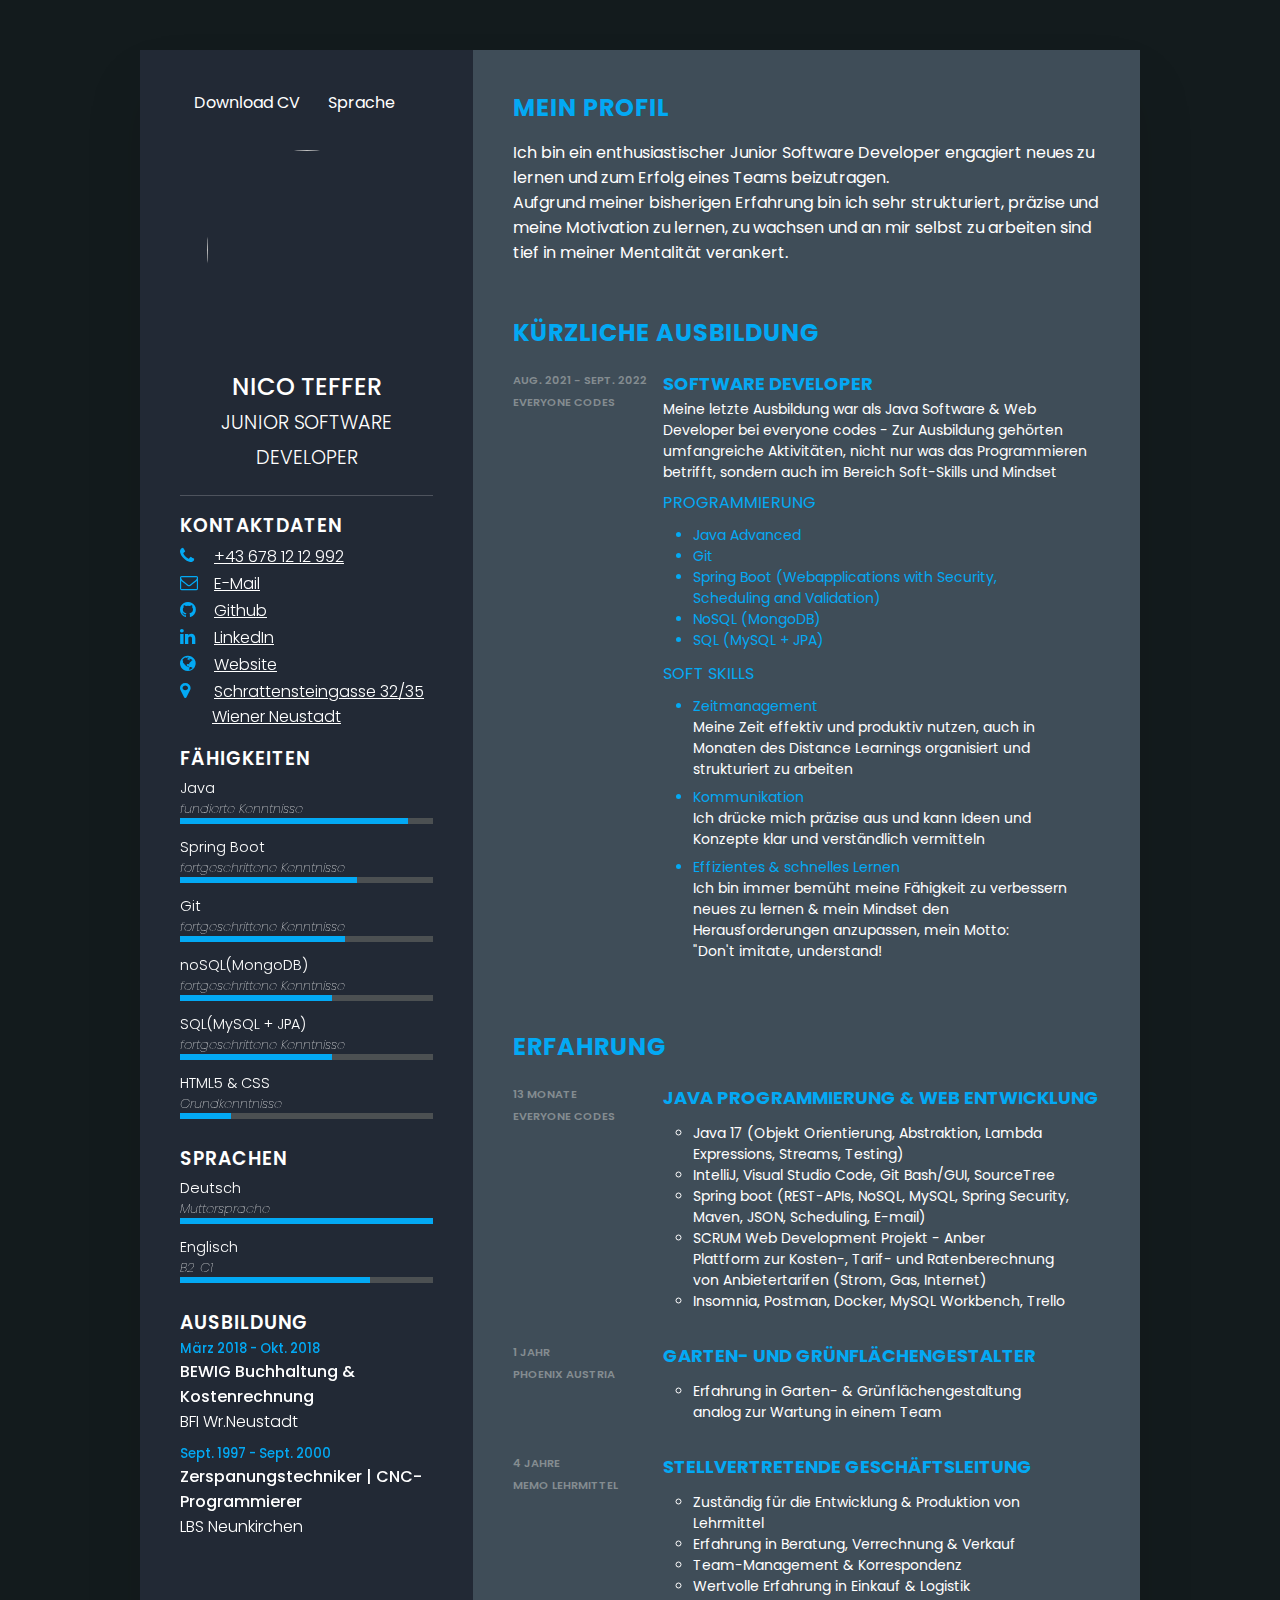
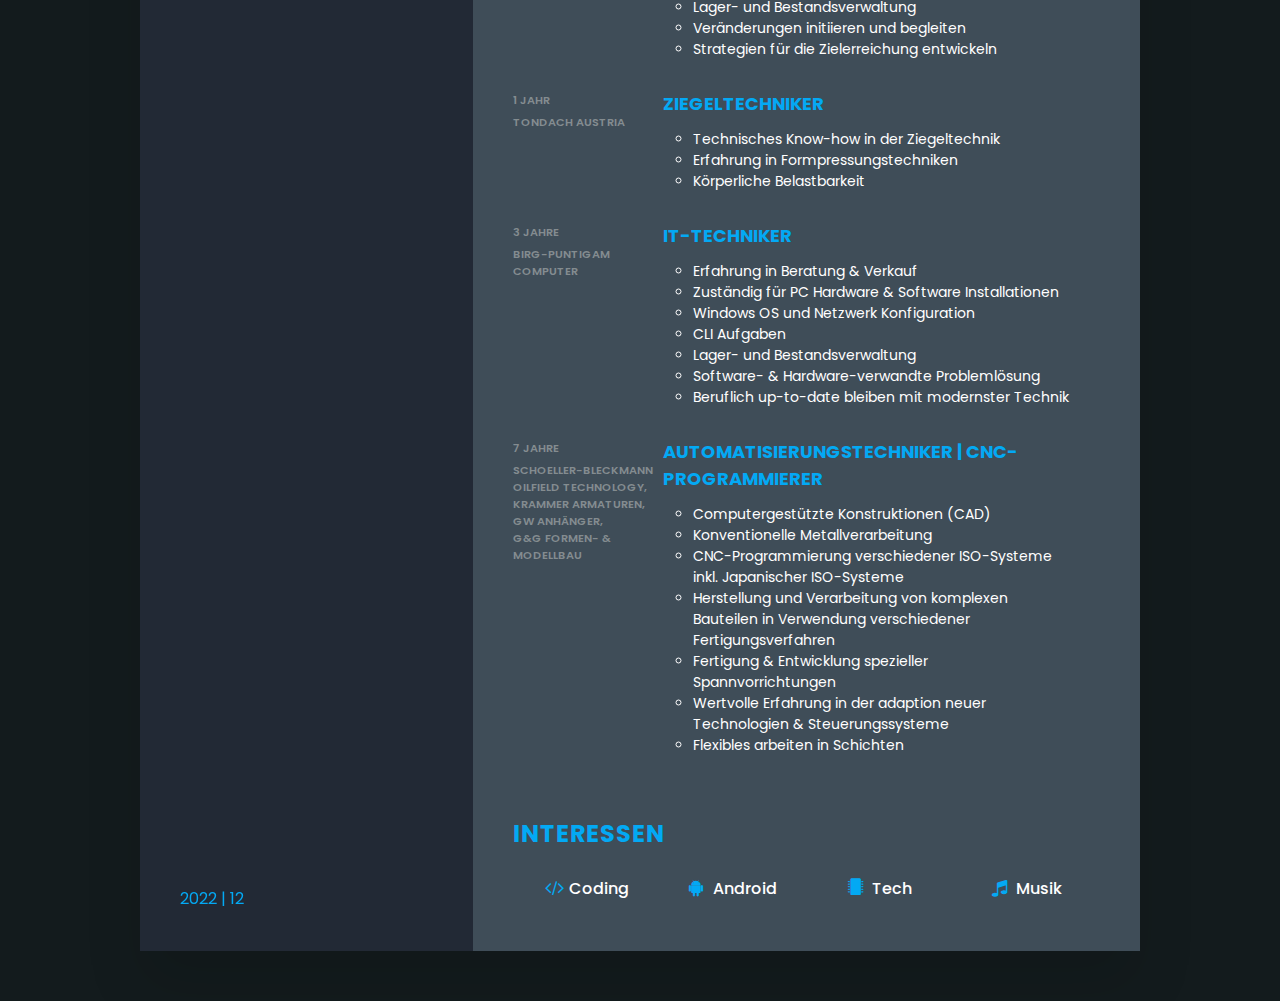
==== german.html @ 3178da33 "codes changed to reflect the new download link" ====
<!DOCTYPE html>
<html>
    <head>
        <meta name ="viewport" content="width=device-width, initial-scale=1.0">
        <title>CV - Nico Teffer</title>
        <link rel="stylesheet" href="https://cdnjs.cloudflare.com/ajax/libs/font-awesome/4.7.0/css/font-awesome.css" integrity="sha512-5A8nwdMOWrSz20fDsjczgUidUBR8liPYU+WymTZP1lmY9G6Oc7HlZv156XqnsgNUzTyMefFTcsFH/tnJE/+xBg==" crossorigin="anonymous" referrerpolicy="no-referrer" />
        <link rel="stylesheet" type="text/css" href="style.css">
        </head>
        <body>
            <div class="container">
                <div class="left_side">
                   <nav>
                    <ul>
                        <li><a href="https://github.com/NicoTeffer/cv/raw/master/HTMLCV%20-%20Nico%20Teffer.pdf">Download CV</a></li>
                        <li><a href="#">Sprache</a>
                            <ul>
                                <li><a href="german.html">Deutsch</a></li>
                                <li><a href="index.html">Englisch</a></li>
                            </ul>
                        </li>
                    </ul>
                   </nav>
                    <div class="profileText">
                        <div class="imgBx">
                            <img src="img5.jpg">
                        </div>
                        <h2>Nico Teffer<br><span>Junior Software Developer</span></h2>
                    </div> 
                   <div class="contactInfo">
                    <h3 class="title">Kontaktdaten</h3>
                    <ul>
                        <li>
                            <span class="icon"><i class="fa fa-phone" aria-hidden="true"></i></span>
                            <span class="text"><a href="tel:+436781212992" class="nav-link">+43 678 12 12 992</a></span>
                        </li>
                        <li>
                            <span class="icon"><i class="fa fa-envelope-o" aria-hidden="true"></i></span>
                            <span class="text"><a href="mailto:n.teffer@gmail.com?subject=&cc=&bcc=&body=" class="nav-link">E-Mail</a></span>
                        </li>
                        <li>
                            <span class="icon"><i class="fa fa-github" aria-hidden="true"></i></span>
                            <span class="text"><a href="https://github.com/NicoTeffer" class="nav-link">Github</a></span>
                        </li>
                        <li>
                            <span class="icon"><i class="fa fa-linkedin" aria-hidden="true"></i></span>
                            <span class="text"><a href="https://www.linkedin.com/in/nicoteffer/" class="nav-link">LinkedIn</a></span>
                        </li>
                        <li>
                            <span class="icon"><i class="fa fa-globe" aria-hidden="true"></i></span>
                            <span class="text"><a href="https://nicoteffer.github.io/HTML" class="nav-link">Website</a></span>
                        </li>
                        <li>
                            <span class="icon"><i class="fa fa-map-marker" aria-hidden="true"></i></span>
                            <span class="text"><a href="https://goo.gl/maps/dQCQcaWsuZi6ak7A8" class="nav-link">Schrattensteingasse 32/35</a></span>
                            <br>
                            <span class="city"><a href="https://goo.gl/maps/dQCQcaWsuZi6ak7A8" class="nav-link">Wiener Neustadt</a></span>
                        </li>
                    </ul>
                   </div>
                   <div class="contactInfo skills">
                    <h3 class="title">Fähigkeiten</h3>
                    <ul>
                     <li>
                        <span class="text">Java</span>
                        <div>fundierte Kenntnisse</div>
                        <span class="percent">

                            <div style="width: 90%"></div>
                        </span>
                     </li>
                     <li>
                        <span class="text">Spring Boot</span>
                        <div>fortgeschrittene Kenntnisse</div>
                        <span class="percent">
                            <div style="width: 70%"></div>
                        </span>
                     </li>
                     <li>
                        <span class="text">Git</span>
                        <div>fortgeschrittene Kenntnisse</div>
                        <span class="percent">
                            <div style="width: 65%"></div>
                        </span>
                     </li>
                     <li>
                        <span class="text">noSQL(MongoDB)</span>
                        <div>fortgeschrittene Kenntnisse</div>
                        <span class="percent">
                            <div style="width: 60%"></div>
                        </span>
                     </li>
                     <li>
                        <span class="text">SQL(MySQL + JPA)</span>
                        <div>fortgeschrittene Kenntnisse</div>
                        <span class="percent">
                            <div style="width: 60%"></div>
                        </span>
                        </li>
                        <li>
                            <span class="text">HTML5 & CSS</span>
                            <div>Grundkenntnisse</div>
                            <span class="percent">
                                <div style="width: 20%"></div>
                            </span>
                            </li>
                    </ul>
                    </div>
                    <div class="contactInfo skills">
                        <h3 class="title">Sprachen</h3>
                        <ul>
                         <li>
                            <span class="text">Deutsch</span>
                            <div>Muttersprache</div>
                            <span class="percent">
    
                                <div style="width: 100%"></div>
                            </span>
                         </li>
                         <li>
                            <span class="text">Englisch</span>
                            <div>B2-C1</div>
                            <span class="percent">
                                <div style="width: 75%"></div>
                            </span>
                         </li>
                        
                        </ul>
                        </div>
                    <div class="contactInfo education">
                        <h3 class="title">Ausbildung</h3>
                        <ul>
                            <li>
                               <h5>März 2018 - Okt. 2018</h5>
                               <h4>BEWIG Buchhaltung & Kostenrechnung</h4>
                               <h4>BFI Wr.Neustadt</h4>
                            </li>
                            <li>
                               <h5>Sept. 1997 - Sept. 2000</h5>
                               <h4>Zerspanungstechniker | CNC-Programmierer</h4>
                               <h4>LBS Neunkirchen</h4>
                            </li>
                        </ul>
                    </div>

                    <div class="last-edit">
                        <p>2022 | 12</p>
                    </div>

                </div>
                <div class="right_side">
                    <div class="about">
                        <h2 class="title2">Mein Profil</h2>
                        <p>Ich bin ein enthusiastischer Junior Software Developer engagiert neues zu lernen und zum Erfolg eines Teams beizutragen.<br> Aufgrund meiner bisherigen Erfahrung bin ich sehr strukturiert, präzise und meine Motivation zu lernen, zu wachsen und an mir selbst zu arbeiten sind tief in meiner Mentalität verankert.</p>
                    </div>
                    <div class="about">
                        <h2 class="title2">Kürzliche Ausbildung</h2>
                        <div class="box">
                            <div class="year_company">
                                <h5>Aug. 2021 - Sept. 2022</h5>
                                <h5>everyone codes</h5>
                                
                            </div>
                            <div class="text">
                                <h4>Software Developer</h4>
                                <p>Meine letzte Ausbildung war als Java Software & Web Developer bei everyone codes - Zur Ausbildung gehörten umfangreiche Aktivitäten, nicht nur was das Programmieren betrifft, sondern auch im Bereich Soft-Skills und Mindset</p>
                                <span>Programmierung</span>
                                <ul class="List">
                                    <li>Java Advanced</li>
                                    <li>Git</li>
                                    <li>Spring Boot (Webapplications with Security, Scheduling and Validation)</li>
                                    <li>NoSQL (MongoDB)</li>
                                    <li>SQL (MySQL + JPA)</li>
                                </ul>
                                <span>Soft Skills</span>
                                <ul class="List">
                                    <li>Zeitmanagement</li>
                                    <p>Meine Zeit effektiv und produktiv nutzen, auch in Monaten des Distance Learnings organisiert und strukturiert zu arbeiten</p>
                                    <li>Kommunikation</li>
                                    <p>Ich drücke mich präzise aus und kann Ideen und Konzepte klar und verständlich vermitteln</p>
                                    <li>Effizientes & schnelles Lernen</li>
                                    <p>Ich bin immer bemüht meine Fähigkeit zu verbessern neues zu lernen & mein Mindset den Herausforderungen anzupassen, mein Motto: <br>"Don't imitate, understand!</p>
                                </ul>
                            </div>
                        </div>              
                    </div>
                    <div class="about">
                        <h2 class="title2">Erfahrung</h2>

                        <div class="box">
                            <div class="year_company">
                                <h5>13 Monate</h5>
                                <h5>everyone codes</h5>   
                            </div>
                            <div class="text">
                                <h4>Java Programmierung & Web Entwicklung</h4>
                                <ul class="box-List">
                                    <li>Java 17 (Objekt Orientierung, Abstraktion, Lambda Expressions, Streams, Testing)</li>
                                    <li>IntelliJ, Visual Studio Code, Git Bash/GUI, SourceTree</li>
                                    <li>Spring boot (REST-APIs, NoSQL, MySQL, Spring Security, Maven, JSON, Scheduling, E-mail)</li>
                                    <li>SCRUM Web Development Projekt - Anber<br>
                                        Plattform zur Kosten-, Tarif- und Ratenberechnung von Anbietertarifen (Strom, Gas, Internet)
                                    </li>
                                    <li>Insomnia, Postman, Docker, MySQL Workbench, Trello</li>
                                </ul>
                            </div>
                        </div>

                        <div class="box">
                            <div class="year_company">
                                <h5>1 Jahr</h5>
                                <h5>Phoenix Austria</h5> 
                            </div>
                            <div class="text">
                                <h4>Garten- und Grünflächengestalter</h4>
                                <ul class="box-List">
                                    <li>Erfahrung in Garten- & Grünflächengestaltung analog zur Wartung in einem Team</li>
                                </ul>
                            </div>
                        </div>

                        <div class="box">
                            <div class="year_company">
                                <h5>4 Jahre</h5>
                                <h5>MEMO Lehrmittel</h5>
                            </div>
                            <div class="text">
                                <h4>Stellvertretende Geschäftsleitung</h4>
                                <ul class="box-List">
                                    <li>Zuständig für die Entwicklung & Produktion von Lehrmittel</li>
                                    <li>Erfahrung in Beratung, Verrechnung & Verkauf</li>
                                    <li>Team-Management & Korrespondenz</li>
                                    <li>Wertvolle Erfahrung in Einkauf & Logistik</li>
                                    <li>Lager- und Bestandsverwaltung</li>
                                    <li>Veränderungen initiieren und begleiten</li>
                                    <li>Strategien für die Zielerreichung entwickeln</li>
                                </ul>
                            </div>
                        </div>
                        <div class="box">
                            <div class="year_company">
                                <h5>1 Jahr</h5>
                                <h5>Tondach Austria</h5>
                            </div>
                            <div class="text">
                                <h4>Ziegeltechniker</h4>
                                <ul class="box-List">
                                    <li>Technisches Know-how in der Ziegeltechnik</li>
                                    <li>Erfahrung in Formpressungstechniken</li>
                                    <li>Körperliche Belastbarkeit</li>
                                </ul>
                            </div>
                        </div>
                        <div class="box">
                            <div class="year_company">
                                <h5>3 Jahre</h5>
                                <h5>Birg-Puntigam<br> Computer</h5>
                            </div>
                            <div class="text">
                                <h4>IT-Techniker</h4>
                                <ul class="box-List">
                                    <li>Erfahrung in Beratung & Verkauf</li>
                                    <li>Zuständig für PC Hardware & Software Installationen</li>
                                    <li>Windows OS und Netzwerk Konfiguration</li>
                                    <li>CLI Aufgaben</li>
                                    <li>Lager- und Bestandsverwaltung</li>
                                    <li>Software- & Hardware-verwandte Problemlösung</li>
                                    <li>Beruflich up-to-date bleiben mit modernster Technik</li>
                                </ul>
                            </div>
                        </div>
                        <div class="box">
                            <div class="year_company">
                                <h5>7 Jahre</h5>
                                <h5 style="width: 150px;">Schoeller-Bleckmann Oilfield Technology,<br>
                                    Krammer Armaturen,<br>
                                    GW Anhänger,<br> G&G Formen- & Modellbau</h5>
                            </div>
                            <div class="text">
                                <h4>Automatisierungstechniker | CNC-Programmierer</h4>
                                <ul class="box-List">
                                    <li>Computergestützte Konstruktionen (CAD)</li>
                                    <li>Konventionelle Metallverarbeitung</li>
                                    <li>CNC-Programmierung verschiedener ISO-Systeme inkl. Japanischer ISO-Systeme</li>
                                    <li>Herstellung und Verarbeitung von komplexen Bauteilen in Verwendung verschiedener Fertigungsverfahren</li>
                                    <li>Fertigung & Entwicklung spezieller Spannvorrichtungen</li>
                                    <li>Wertvolle Erfahrung in der adaption neuer Technologien & Steuerungssysteme</li>
                                    <li>Flexibles arbeiten in Schichten</li>
                                </ul>
                            </div>
                        </div>

                    </div>
                    
                    <div class="about interest">
                        <h2 class="title2">Interessen</h2> 
                        <ul>
                            <li><i class="fa fa-code" aria-hidden="true"></i> Coding</li>
                            <li><i class="fa fa-android" aria-hidden="true"></i> Android</li>
                            <li><i class="fa fa-microchip" aria-hidden="true"></i> Tech</li>
                            <li><i class="fa fa-music" aria-hidden="true"></i> Musik</li>
                        </ul>              
                     </div>
                </div>
            </div>
        </body>
</html>
---- style.css ----
@import url("https://fonts.googleapis.com/css?family=Poppins:200,300,400,500,600,700,800,900&display=swap");
* {
  margin: 0;
  padding: 0;
  box-sizing: border-box;
  font-family: "Poppins", sans-serif;
}
body {
  background: rgb(19, 27, 29);
  display: flex;
  justify-content: center;
  align-items: center;
  min-height: 100vh;
}
.container {
  position: relative;
  width: 100%;
  max-width: 1000px;
  min-height: 1000px;
  background: #fff;
  margin: 50px;
  display: grid;
  grid-template-columns: 1fr 2fr;
  box-shadow: 0 35px 55px rgba(0, 0, 0, 0.1);
}
.container .left_side {
  position: relative;
  background: hsl(218, 22%, 17%);
  padding: 40px;
}
.profileText {
  display: flex;
  position: relative;
  flex-direction: column;
  align-items: center;
  padding-bottom: 20px;
  border-bottom: 1px solid rgba(255, 255, 255, 0.2);
}
.profileText .imgBx {
  position: sticky;
  inset-inline-start: 1em;
  width: 200px;
  height: 200px;
  border-radius: 50%;
  overflow: hidden;
}
.profileText .imgBx img {
  position: absolute;
  top: 0;
  left: 0;
  width: 110%;
  height: 120%;
  object-fit: cover;
}
.profileText h2 {
  color: #fff;
  font-size: 1.5em;
  margin-top: 20px;
  text-transform: uppercase;
  text-align: center;
  font-weight: 500;
  line-height: 1.4em;
}
.profileText h2 span {
  font-size: 0.8em;
  font-weight: 300;
}

.city {
  margin-inline-start: 2em;
}

.contactInfo {
  padding-top: 10px;
}
.title {
  color: #fff;
  text-transform: uppercase;
  font-weight: 600;
  letter-spacing: 1px;
  margin-top: 5px;
  margin-bottom: 2px;
}
.contactInfo ul {
  position: relative;
}
.contactInfo ul li {
  position: relative;
  list-style: none;
  max-width: 10px 0;
}
.contactInfo ul li .icon {
  display: inline-block;
  width: 30px;
  font-size: 18px;
  color: #03a9f4;
}

.contactInfo ul li span {
  color: #fff;
  font-weight: 300;
}
.contactInfo ul li span a.nav-link:link {
  color: #fff;
  font-weight: 300;
}
.contactInfo ul li span a.nav-link:visited {
  color: #03a9f4;
  font-weight: 300;
}

.contactInfo.education li {
  margin-bottom: 10px;
}
.contactInfo.education h5 {
  color: #03a9f4;
  font-weight: 500;
}
.contactInfo.education h4:nth-child(2) {
  color: #fff;
  font-weight: 500;
}
.contactInfo.education h4 {
  color: #fff;
  font-weight: 300;
}
.contactInfo.skills .text {
  font-size: 0.9rem;
}
.contactInfo.skills .percent {
  position: relative;
  width: 100%;
  height: 6px;
  background: #4c5052;
  display: block;
  margin-bottom: 10px;
}
.contactInfo.skills .percent div {
  position: absolute;
  top: 0;
  left: 0;
  height: 100%;
  background: #03a9f4;
}
.contactInfo.skills ul li div {
  font-size: 0.8rem;
  color: #fff;
  font-weight: 100;
  font-style: italic;
}

.last-edit p{
  position: absolute;
  bottom: 40px;
  left: 40px;
  font-size: 1rem;
  color: rgb(3, 169, 244);
  font-family: "Poppins", sans-serif;
}
.container .right_side {
  position: relative;
  background: rgb(63, 77, 88);
  padding: 40px;
}
.about {
  margin-bottom: 50px;
}
.about:last-child {
  margin-bottom: 0;
}
.title2 {
  color: rgb(3, 169, 244);
  text-transform: uppercase;
  letter-spacing: 1px;
  margin-bottom: 15px;
}
p {
  color: #fff;
}
.about .box {
  display: flex;
  flex-direction: row;
  margin: 20px 0;
}
.about .box .year_company {
  min-width: 150px;
  margin-bottom: 5px;
  margin-top: 0.1em;
}
.about .box .year_company h5 {
  text-transform: uppercase;
  font-size: 0.7rem;
  color: #848c90;
  margin-bottom: 5px;
  font-weight: 600;
}
.about .box .text h4 {
  text-transform: uppercase;
  color: rgb(3, 169, 244);
  font-size: 18px;
  padding-bottom: 2px;
}
.about .box .text p {
  padding-bottom: 7px;
  font-size: 14px;
}
.about .box .text span {
  text-transform: uppercase;
  color: rgb(3, 169, 244);
  font-size: 16px;
}
.about .box .text ul {
  font-size: 14px;
  padding: 10px 30px;
  color: rgb(3, 169, 244);
}
.about .box .text ul p {
  font-size: 14px;
  font-weight: 400;
  color: #ffffff;
}

.skills .box {
  position: relative;
  width: 100%;
  display: grid;
  grid-template-columns: 150px 1fr;
  justify-content: center;
  align-items: center;
}
.skills .box h4 {
  text-transform: uppercase;
  color: #848c99;
  font-weight: 500;
}
.skills .box .percent {
  position: relative;
  width: 100%;
  height: 10px;
  background: #f0f0f0;
}
.skills .box .percent div {
  position: absolute;
  top: 0;
  left: 0;
  height: 100%;
  background: rgb(128, 122, 171);
}
.interest ul {
  display: grid;
  grid-template-columns: repeat(4, 1fr);
  justify-items: center;
}
.interest ul li {
  list-style: none;
  color: #fff;
  font-weight: 500;
  margin: 10px 0;
}
.interest ul li .fa {
  color: #03a9f4;
  font-size: 18px;
  width: 20px;
}

.box-List {
  color: white !important;
  list-style-type: circle;
}

nav {
  width: 100%;
  height: 40px;
  margin-block-end: 20px;
}

nav ul {
  float: left;
}

nav ul li {
  float: left;
  list-style: none;
  position: relative;
}

nav ul li a {
  font-family: poppins;
  color: white;
  padding: 10px 14px;
  text-decoration: none;
}

nav ul li ul {
  z-index: 10;
  display: none;
  position: absolute;
  background-color: rgb(63, 77, 88);
  padding: 6px;
  border-radius: 0px 0px 4px 4px;
}

nav ul li ul li {
  width: 100px;
}

nav ul li ul li a {
  padding: 1px 17px;
}

nav ul li ul li a:hover {
  background-color: #03a9f4;
}

nav ul li:hover ul {
  display: block;
}

@media (max-width: 1000px) {
  .container {
    margin: 10px;
    grid-template-columns: repeat(1, 1fr);
  }
  .interest ul {
    grid-template-columns: repeat(2, 1 fr);
  }
}
@media (max-width: 600px) {
  .about .box {
    flex-direction: column;
  }
  .about .box .year_company {
    margin-bottom: 5px;
    margin-top: 0.1em;
  }
  .interest ul {
    grid-template-columns: repeat(1, 1 fr);
  }
  .skills .box {
    grid-template-columns: repeat(1, 1fr);
  }
}

/* Media Queries for print-media */
@media print {
  * {
    margin: 0;
    padding: 0;
    box-sizing: border-box;
    font-family: "Poppins", sans-serif;
  }
  body {
    background: #fff;
    display: flex;
    justify-content: center;
    align-items: center;
    min-height: 100vh;
  }
  .container {
    position: relative;
    width: 100%;
    max-width: 1000px;
    min-height: 1000px;
    background: #fff;
    margin: 0px;
    display: grid;
    grid-template-columns: 1fr 2fr;
    box-shadow: 0 35px 55px rgba(0, 0, 0, 0.1);
  }
  .container .left_side {
    position: relative;
    background: hsl(218, 22%, 17%);
    padding: 40px;
  }
  .profileText {
    display: flex;
    position: relative;
    flex-direction: column;
    align-items: center;
    padding-bottom: 20px;
    border-bottom: 1px solid rgba(255, 255, 255, 0.2);
  }
  .profileText .imgBx {
    position: sticky;
    inset-inline-start: 1em;
    width: 200px;
    height: 200px;
    border-radius: 50%;
    overflow: hidden;
  }
  .profileText .imgBx img {
    position: absolute;
    top: 0;
    left: 0;
    width: 110%;
    height: 120%;
    object-fit: cover;
  }
  .profileText h2 {
    color: #fff;
    font-size: 1.5em;
    margin-top: 20px;
    text-transform: uppercase;
    text-align: center;
    font-weight: 500;
    line-height: 1.4em;
  }
  .profileText h2 span {
    font-size: 0.8em;
    font-weight: 300;
  }
  
  .city {
    margin-inline-start: 2em;
  }
  
  .contactInfo {
    padding-top: 10px;
  }
  .title {
    color: #fff;
    text-transform: uppercase;
    font-weight: 600;
    letter-spacing: 1px;
    margin-top: 5px;
    margin-bottom: 2px;
  }
  .contactInfo ul {
    position: relative;
  }
  .contactInfo ul li {
    position: relative;
    list-style: none;
    max-width: 10px 0;
  }
  .contactInfo ul li .icon {
    display: inline-block;
    width: 30px;
    font-size: 18px;
    color: #03a9f4;
  }
  
  .contactInfo ul li span {
    color: #fff;
    font-weight: 300;
  }
  .contactInfo ul li span a.nav-link:link {
    color: #fff;
    font-weight: 300;
  }
  .contactInfo ul li span a.nav-link:visited {
    color: #03a9f4;
    font-weight: 300;
  }
  
  .contactInfo.education li {
    margin-bottom: 10px;
  }
  .contactInfo.education h5 {
    color: #03a9f4;
    font-weight: 500;
  }
  .contactInfo.education h4:nth-child(2) {
    color: #fff;
    font-weight: 500;
  }
  .contactInfo.education h4 {
    color: #fff;
    font-weight: 300;
  }
  .contactInfo.skills .text {
    font-size: 0.9rem;
  }
  .contactInfo.skills .percent {
    position: relative;
    width: 100%;
    height: 6px;
    background: #4c5052;
    display: block;
    margin-bottom: 10px;
  }
  .contactInfo.skills .percent div {
    position: absolute;
    top: 0;
    left: 0;
    height: 100%;
    background: #03a9f4;
  }
  .contactInfo.skills ul li div {
    font-size: 0.8rem;
    color: #fff;
    font-weight: 100;
    font-style: italic;
  }
  
  .last-edit p{
    position: absolute;
    bottom: 40px;
    left: 40px;
    font-size: 1rem;
    color: rgb(3, 169, 244);
    font-family: "Poppins", sans-serif;
  }
  .container .right_side {
    position: relative;
    background: rgb(63, 77, 88);
    padding: 40px;
  }
  .about {
    margin-bottom: 50px;
  }
  .about:last-child {
    margin-bottom: 0;
  }
  .title2 {
    color: rgb(3, 169, 244);
    text-transform: uppercase;
    letter-spacing: 1px;
    margin-bottom: 15px;
  }
  p {
    color: #fff;
  }
  .about .box {
    display: flex;
    flex-direction: row;
    margin: 20px 0;
  }
  .about .box .year_company {
    min-width: 150px;
    margin-bottom: 5px;
    margin-top: 0.1em;
  }
  .about .box .year_company h5 {
    text-transform: uppercase;
    font-size: 0.7rem;
    color: #848c90;
    margin-bottom: 5px;
    font-weight: 600;
  }
  .about .box .text h4 {
    text-transform: uppercase;
    color: rgb(3, 169, 244);
    font-size: 18px;
    padding-bottom: 2px;
  }
  .about .box .text p {
    padding-bottom: 7px;
    font-size: 14px;
  }
  .about .box .text span {
    text-transform: uppercase;
    color: rgb(3, 169, 244);
    font-size: 16px;
  }
  .about .box .text ul {
    font-size: 14px;
    padding: 10px 30px;
    color: rgb(3, 169, 244);
  }
  .about .box .text ul p {
    font-size: 14px;
    font-weight: 400;
    color: #ffffff;
  }
  
  .skills .box {
    position: relative;
    width: 100%;
    display: grid;
    grid-template-columns: 150px 1fr;
    justify-content: center;
    align-items: center;
  }
  .skills .box h4 {
    text-transform: uppercase;
    color: #848c99;
    font-weight: 500;
  }
  .skills .box .percent {
    position: relative;
    width: 100%;
    height: 10px;
    background: #f0f0f0;
  }
  .skills .box .percent div {
    position: absolute;
    top: 0;
    left: 0;
    height: 100%;
    background: rgb(128, 122, 171);
  }
  .interest ul {
    display: grid;
    grid-template-columns: repeat(4, 1fr);
    justify-items: center;
  }
  .interest ul li {
    list-style: none;
    color: #fff;
    font-weight: 500;
    margin: 10px 0;
  }
  .interest ul li .fa {
    color: #03a9f4;
    font-size: 18px;
    width: 20px;
  }
  
  .box-List {
    color: white !important;
    list-style-type: circle;
  }
  
  nav {
    display: none;
  }
}
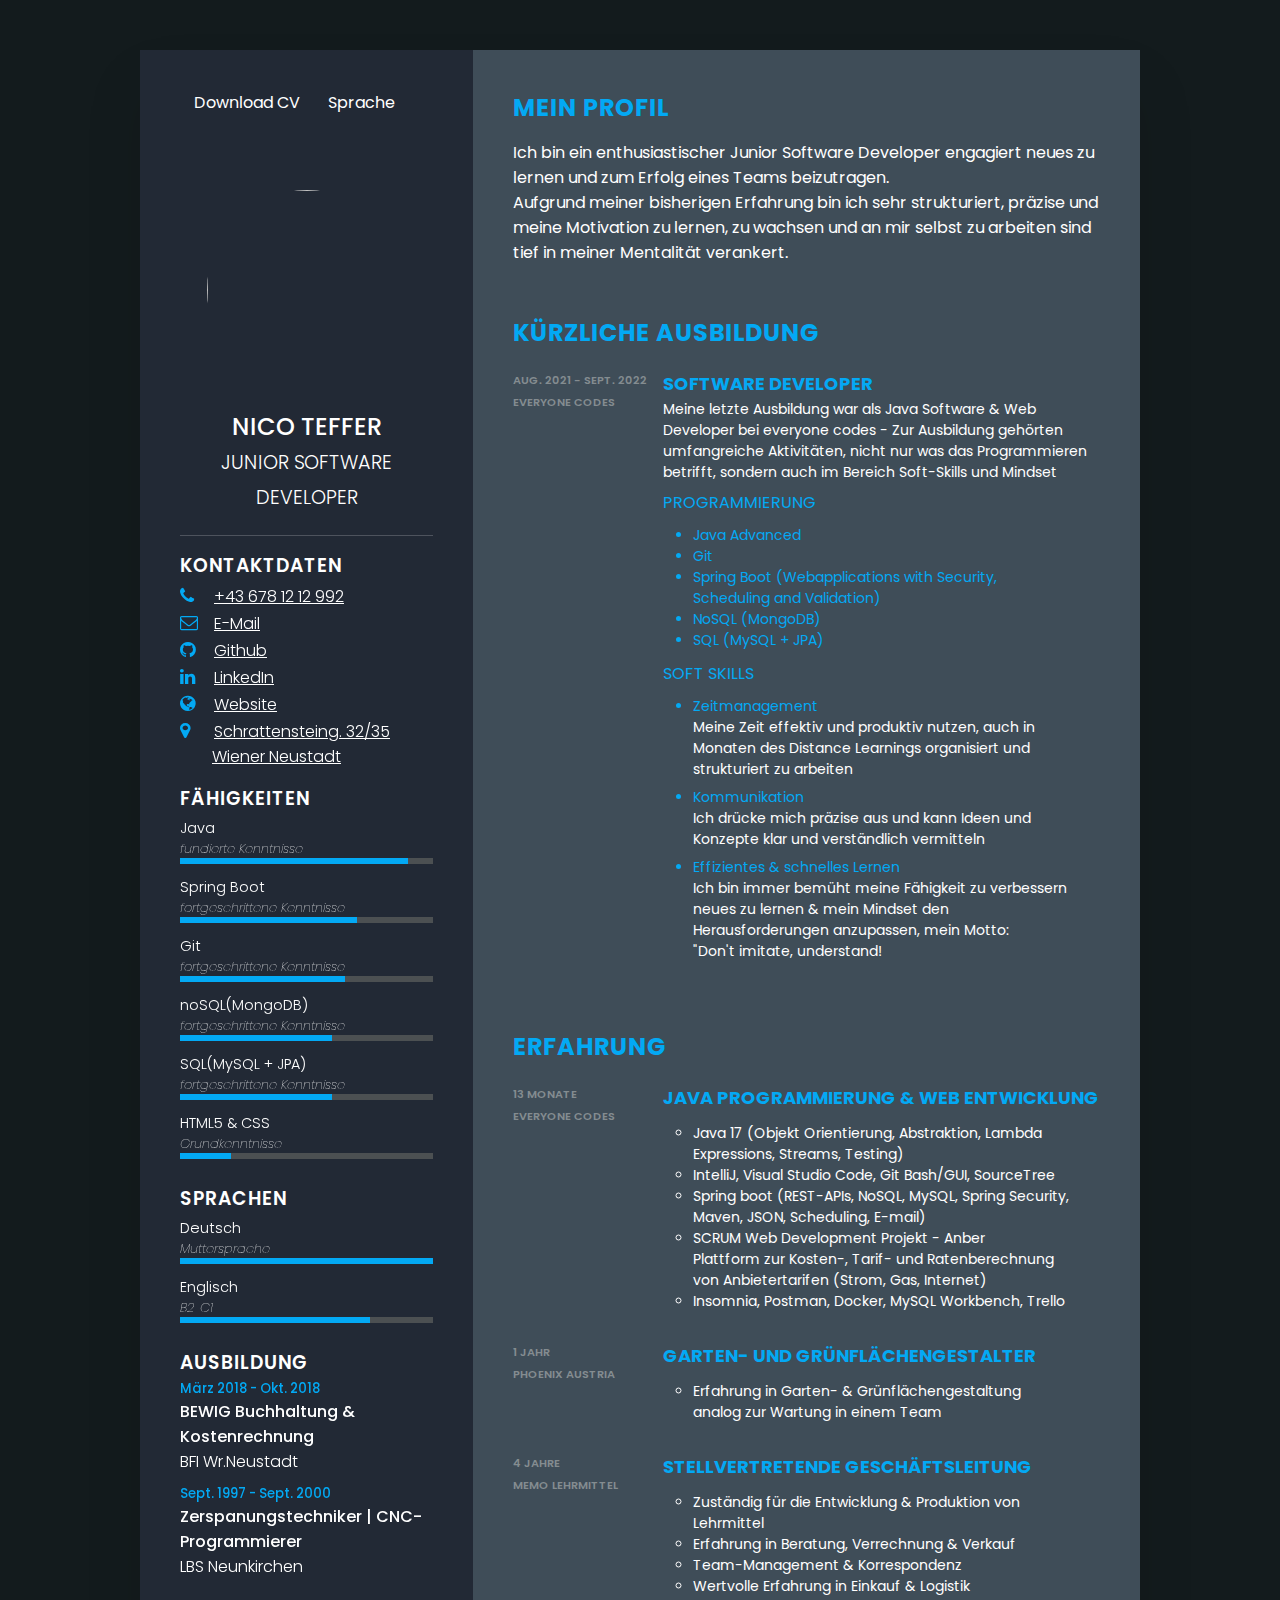
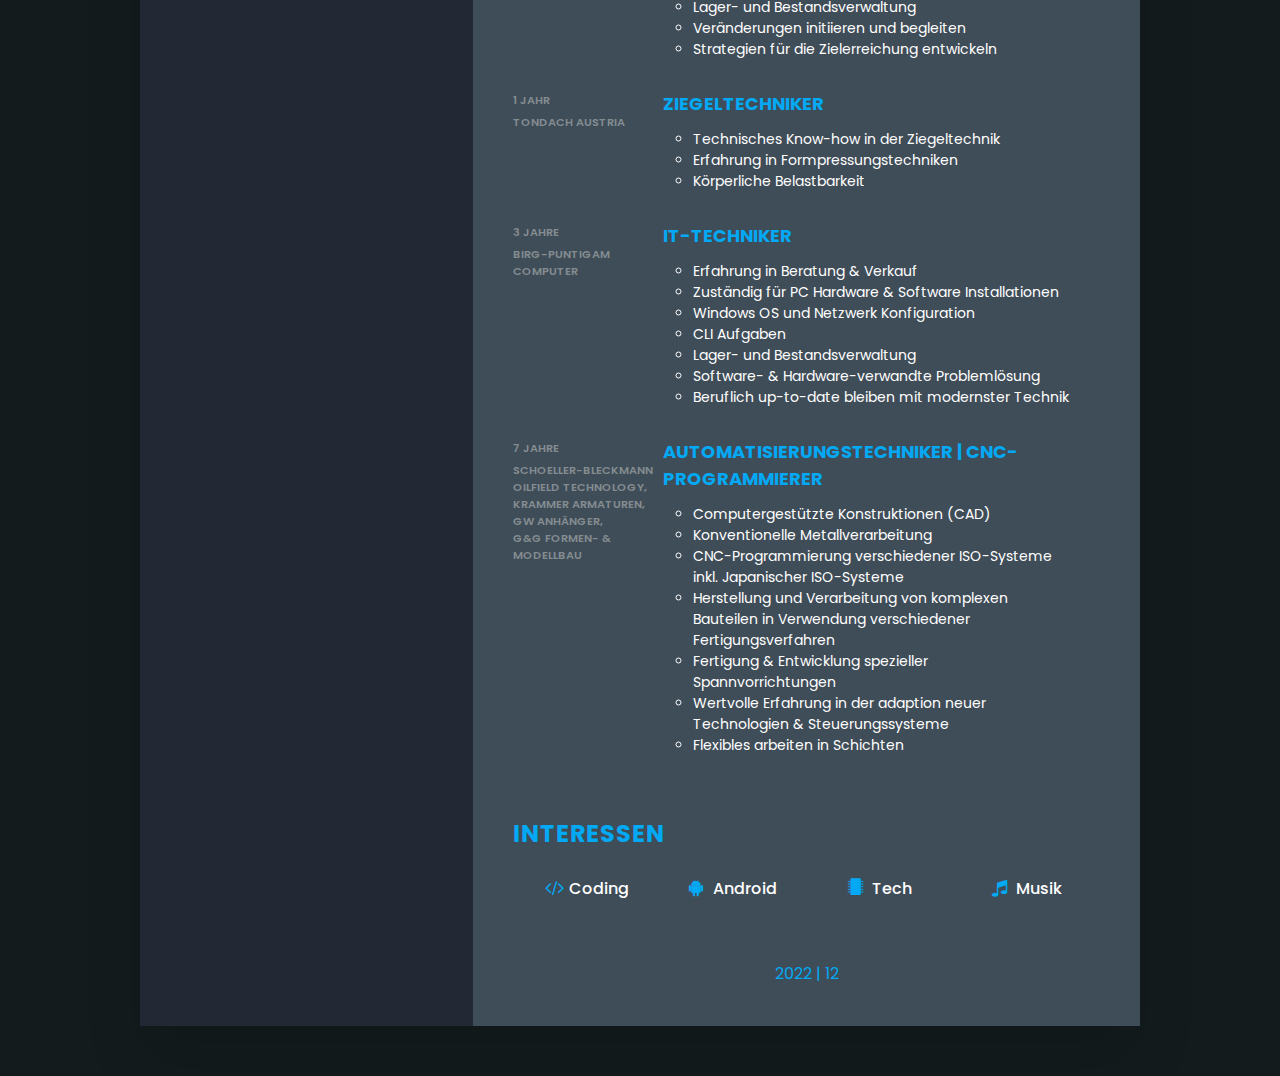
==== commit 1149a1e1: "some changes to the address line in all versions" ====
--- a/german.html
+++ b/german.html
@@ -51,7 +51,7 @@
                         </li>
                         <li>
                             <span class="icon"><i class="fa fa-map-marker" aria-hidden="true"></i></span>
-                            <span class="text"><a href="https://goo.gl/maps/dQCQcaWsuZi6ak7A8" class="nav-link">Schrattensteingasse 32/35</a></span>
+                            <span class="text"><a href="https://goo.gl/maps/dQCQcaWsuZi6ak7A8" class="nav-link">Schrattensteing. 32/35</a></span>
                             <br>
                             <span class="city"><a href="https://goo.gl/maps/dQCQcaWsuZi6ak7A8" class="nav-link">Wiener Neustadt</a></span>
                         </li>
@@ -142,10 +142,6 @@
                         </ul>
                     </div>
 
-                    <div class="last-edit">
-                        <p>2022 | 12</p>
-                    </div>
-
                 </div>
                 <div class="right_side">
                     <div class="about">
@@ -299,7 +295,12 @@
                             <li><i class="fa fa-microchip" aria-hidden="true"></i> Tech</li>
                             <li><i class="fa fa-music" aria-hidden="true"></i> Musik</li>
                         </ul>              
-                     </div>
+                    </div>
+
+                    <div class="last-edit">
+                        <p>2022 | 12</p>
+                    </div>
+                    
                 </div>
             </div>
         </body>
--- a/style.css
+++ b/style.css
@@ -87,7 +87,6 @@
 .contactInfo ul li {
   position: relative;
   list-style: none;
-  max-width: 10px 0;
 }
 .contactInfo ul li .icon {
   display: inline-block;
@@ -99,14 +98,17 @@
 .contactInfo ul li span {
   color: #fff;
   font-weight: 300;
+  font-size: medium;
 }
 .contactInfo ul li span a.nav-link:link {
   color: #fff;
   font-weight: 300;
+  font-size: medium;
 }
 .contactInfo ul li span a.nav-link:visited {
   color: #03a9f4;
   font-weight: 300;
+  font-size: medium;
 }
 
 .contactInfo.education li {
@@ -150,12 +152,15 @@
 }
 
 .last-edit p{
-  position: absolute;
-  bottom: 40px;
-  left: 40px;
+  display: flex;
   font-size: 1rem;
   color: rgb(3, 169, 244);
   font-family: "Poppins", sans-serif;
+  flex-direction: row;
+  flex-wrap: wrap;
+  align-content: center;
+  justify-content: center;
+  align-items: center;
 }
 .container .right_side {
   position: relative;
@@ -271,7 +276,7 @@
 nav {
   width: 100%;
   height: 40px;
-  margin-block-end: 20px;
+  margin-block-end: 60px;
 }
 
 nav ul {
@@ -324,6 +329,26 @@
   .interest ul {
     grid-template-columns: repeat(2, 1 fr);
   }
+  .last-edit p{
+    display: flex;
+    position: inherit;
+    font-size: 1rem;
+    color: rgb(3, 169, 244);
+    font-family: "Poppins", sans-serif;
+    flex-direction: row;
+    flex-wrap: wrap;
+    align-content: center;
+    justify-content: center;
+  }
+  nav ul {
+    display: grid;
+  }
+  nav ul li {
+    float: left;
+    list-style: none;
+    position: relative;
+    padding: 5px;
+  }
 }
 @media (max-width: 600px) {
   .about .box {
@@ -333,11 +358,43 @@
     margin-bottom: 5px;
     margin-top: 0.1em;
   }
-  .interest ul {
-    grid-template-columns: repeat(1, 1 fr);
-  }
   .skills .box {
     grid-template-columns: repeat(1, 1fr);
+  }
+  nav {
+    display: flex;
+    flex-direction: row;
+    flex-wrap: wrap;
+    align-content: center;
+    justify-content: flex-start;
+    align-items: flex-start;
+    margin-block-end: 60px;
+  }
+  nav ul li {
+    float: left;
+    list-style: none;
+    position: relative;
+    padding: 5px;
+  }
+  .interest ul {
+    display: flex;
+    justify-items: center;
+    align-content: center;
+    justify-content: center;
+    align-items: center;
+    flex-direction: column;
+    flex-wrap: wrap;
+  }
+  .interest ul li {
+    list-style: none;
+    color: #fff;
+    font-weight: 100;
+    margin: 5px 0;
+  }
+  .interest ul li .fa {
+    color: #03a9f4;
+    font-size: 18px;
+    width: 20px;
   }
 }
 
@@ -370,7 +427,7 @@
   .container .left_side {
     position: relative;
     background: hsl(218, 22%, 17%);
-    padding: 40px;
+    padding: 26px;
   }
   .profileText {
     display: flex;
@@ -431,7 +488,6 @@
   .contactInfo ul li {
     position: relative;
     list-style: none;
-    max-width: 10px 0;
   }
   .contactInfo ul li .icon {
     display: inline-block;
@@ -447,10 +503,12 @@
   .contactInfo ul li span a.nav-link:link {
     color: #fff;
     font-weight: 300;
+    font-size: medium;
   }
   .contactInfo ul li span a.nav-link:visited {
     color: #03a9f4;
     font-weight: 300;
+    font-size: medium;
   }
   
   .contactInfo.education li {
@@ -615,4 +673,6 @@
   nav {
     display: none;
   }
+
+  
 }